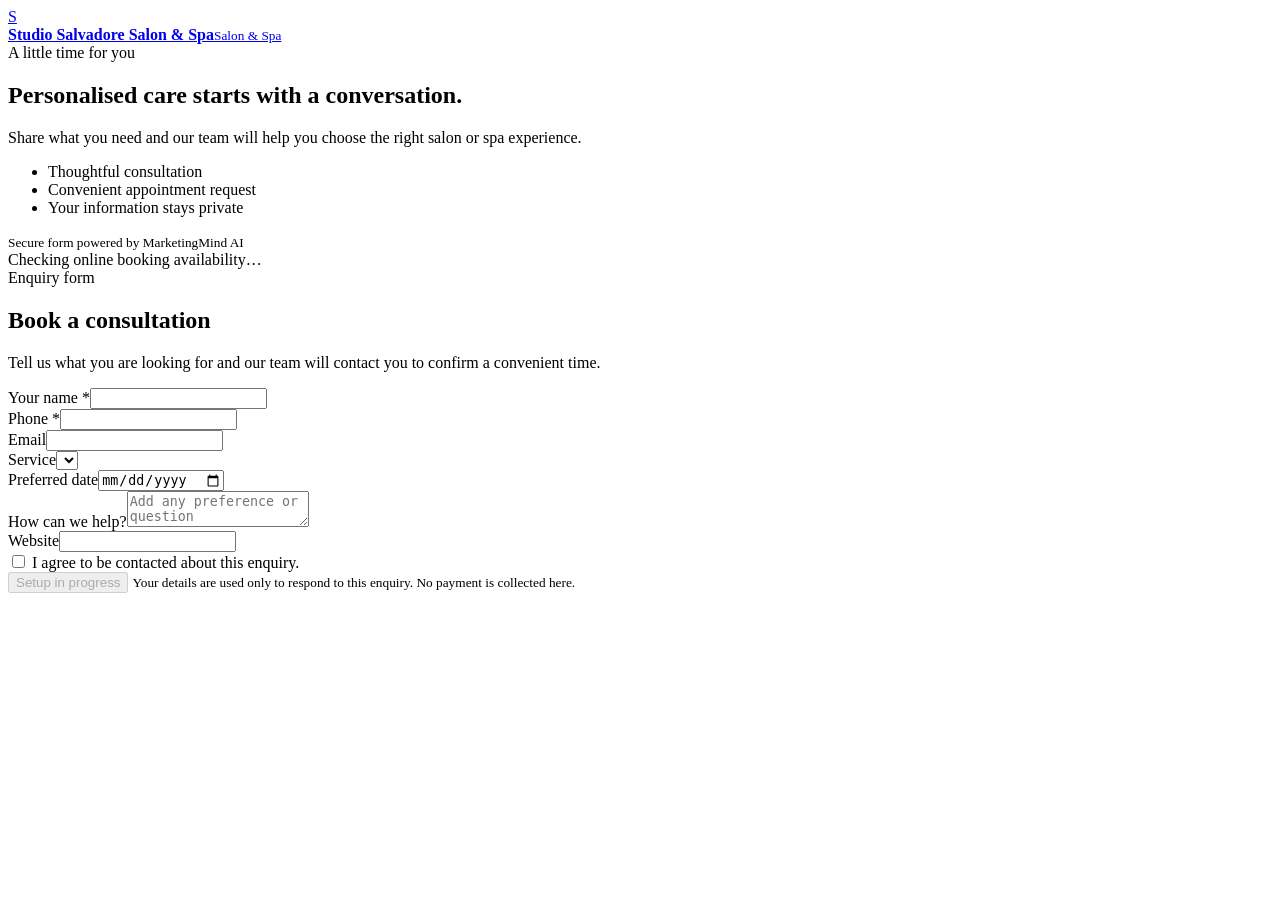
==== lead-form.html @ 6efbd01b "Add standalone customer enquiry page" ====
<!doctype html>
<html lang="en">
<head>
  <meta charset="UTF-8">
  <meta name="viewport" content="width=device-width,initial-scale=1">
  <meta name="robots" content="noindex,nofollow">
  <meta name="theme-color" content="#17130f">
  <title>Book a consultation — Studio Salvadore</title>
  <link rel="icon" href="icon.svg" type="image/svg+xml">
  <link rel="preconnect" href="https://fonts.googleapis.com">
  <link rel="preconnect" href="https://fonts.gstatic.com" crossorigin>
  <link href="https://fonts.googleapis.com/css2?family=DM+Sans:wght@400;500;600;700&family=Manrope:wght@600;700;800&display=swap" rel="stylesheet">
  <link rel="stylesheet" href="lead-form.css">
</head>
<body>
  <main class="capture-layout">
    <section class="capture-story">
      <a class="capture-brand" href="/" aria-label="MarketingMind home"><span id="brandInitial">S</span><div><strong id="businessName">Studio Salvadore Salon & Spa</strong><small id="businessCategory">Salon & Spa</small></div></a>
      <div class="story-copy"><div class="eyebrow">A little time for you</div><h1>Personalised care starts with a conversation.</h1><p>Share what you need and our team will help you choose the right salon or spa experience.</p><ul><li>Thoughtful consultation</li><li>Convenient appointment request</li><li>Your information stays private</li></ul></div>
      <small class="powered">Secure form powered by MarketingMind AI</small>
    </section>
    <section class="capture-panel">
      <div class="setup-notice" id="setupNotice" role="status">Checking online booking availability…</div>
      <div id="formWrap">
        <div class="form-kicker">Enquiry form</div>
        <h2 id="formTitle">Book a consultation</h2>
        <p id="formIntro">Tell us what you are looking for and our team will contact you to confirm a convenient time.</p>
        <form id="publicLeadForm">
          <div class="field"><label for="leadName">Your name *</label><input id="leadName" name="name" required maxlength="100" autocomplete="name"></div>
          <div class="field-row"><div class="field"><label for="leadPhone">Phone *</label><input id="leadPhone" name="phone" type="tel" required maxlength="40" autocomplete="tel"></div><div class="field"><label for="leadEmail">Email</label><input id="leadEmail" name="email" type="email" maxlength="160" autocomplete="email"></div></div>
          <div class="field"><label for="leadService">Service</label><select id="leadService" name="service"></select></div>
          <div class="field"><label for="leadDate">Preferred date</label><input id="leadDate" name="preferredDate" type="date"></div>
          <div class="field"><label for="leadMessage">How can we help?</label><textarea id="leadMessage" name="message" maxlength="1000" placeholder="Add any preference or question"></textarea></div>
          <div class="website-field" aria-hidden="true"><label for="leadWebsite">Website</label><input id="leadWebsite" name="website" tabindex="-1" autocomplete="off"></div>
          <label class="consent"><input id="leadConsent" name="consent" type="checkbox" required> I agree to be contacted about this enquiry.</label>
          <div id="turnstileWidget"></div>
          <button id="submitLead" type="submit" disabled>Setup in progress</button>
          <small class="privacy">Your details are used only to respond to this enquiry. No payment is collected here.</small>
        </form>
      </div>
      <div class="success-state" id="successState" hidden><span>✓</span><h2>Request received</h2><p id="successMessage">Thank you — our team will contact you shortly.</p><button id="sendAnother" type="button">Send another request</button></div>
    </section>
  </main>
  <script src="lead-form.js"></script>
</body>
</html>
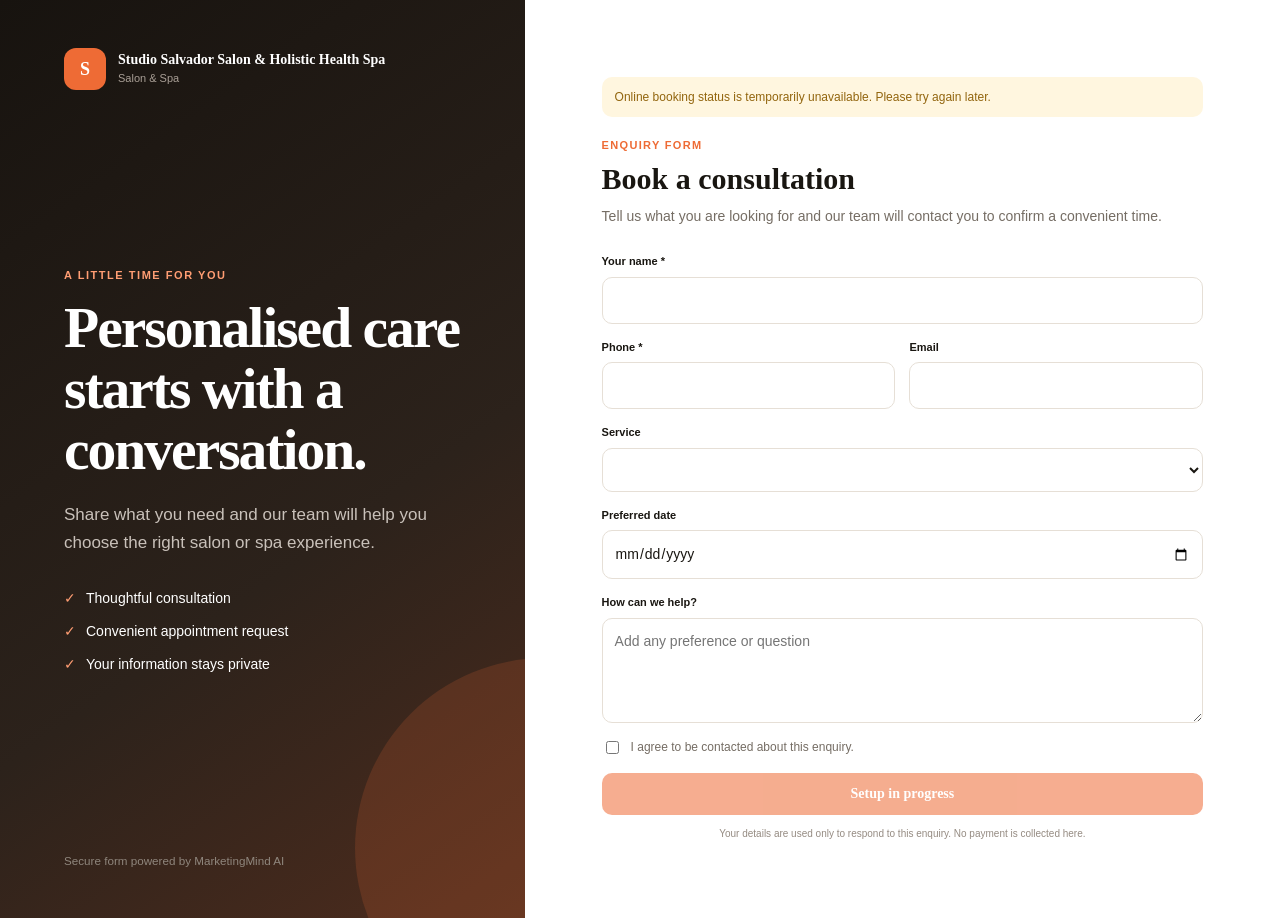
==== commit b90f7d6f: "Integrate verified Studio Salvador profile and safe connectors" ====
--- a/lead-form.html
+++ b/lead-form.html
@@ -1,47 +1,46 @@
-<!doctype html>
-<html lang="en">
-<head>
-  <meta charset="UTF-8">
-  <meta name="viewport" content="width=device-width,initial-scale=1">
-  <meta name="robots" content="noindex,nofollow">
-  <meta name="theme-color" content="#17130f">
-  <title>Book a consultation — Studio Salvadore</title>
-  <link rel="icon" href="icon.svg" type="image/svg+xml">
-  <link rel="preconnect" href="https://fonts.googleapis.com">
-  <link rel="preconnect" href="https://fonts.gstatic.com" crossorigin>
-  <link href="https://fonts.googleapis.com/css2?family=DM+Sans:wght@400;500;600;700&family=Manrope:wght@600;700;800&display=swap" rel="stylesheet">
-  <link rel="stylesheet" href="lead-form.css">
-</head>
-<body>
-  <main class="capture-layout">
-    <section class="capture-story">
-      <a class="capture-brand" href="/" aria-label="MarketingMind home"><span id="brandInitial">S</span><div><strong id="businessName">Studio Salvadore Salon & Spa</strong><small id="businessCategory">Salon & Spa</small></div></a>
-      <div class="story-copy"><div class="eyebrow">A little time for you</div><h1>Personalised care starts with a conversation.</h1><p>Share what you need and our team will help you choose the right salon or spa experience.</p><ul><li>Thoughtful consultation</li><li>Convenient appointment request</li><li>Your information stays private</li></ul></div>
-      <small class="powered">Secure form powered by MarketingMind AI</small>
-    </section>
-    <section class="capture-panel">
-      <div class="setup-notice" id="setupNotice" role="status">Checking online booking availability…</div>
-      <div id="formWrap">
-        <div class="form-kicker">Enquiry form</div>
-        <h2 id="formTitle">Book a consultation</h2>
-        <p id="formIntro">Tell us what you are looking for and our team will contact you to confirm a convenient time.</p>
-        <form id="publicLeadForm">
-          <div class="field"><label for="leadName">Your name *</label><input id="leadName" name="name" required maxlength="100" autocomplete="name"></div>
-          <div class="field-row"><div class="field"><label for="leadPhone">Phone *</label><input id="leadPhone" name="phone" type="tel" required maxlength="40" autocomplete="tel"></div><div class="field"><label for="leadEmail">Email</label><input id="leadEmail" name="email" type="email" maxlength="160" autocomplete="email"></div></div>
-          <div class="field"><label for="leadService">Service</label><select id="leadService" name="service"></select></div>
-          <div class="field"><label for="leadDate">Preferred date</label><input id="leadDate" name="preferredDate" type="date"></div>
-          <div class="field"><label for="leadMessage">How can we help?</label><textarea id="leadMessage" name="message" maxlength="1000" placeholder="Add any preference or question"></textarea></div>
-          <div class="website-field" aria-hidden="true"><label for="leadWebsite">Website</label><input id="leadWebsite" name="website" tabindex="-1" autocomplete="off"></div>
-          <label class="consent"><input id="leadConsent" name="consent" type="checkbox" required> I agree to be contacted about this enquiry.</label>
-          <div id="turnstileWidget"></div>
-          <button id="submitLead" type="submit" disabled>Setup in progress</button>
-          <small class="privacy">Your details are used only to respond to this enquiry. No payment is collected here.</small>
-        </form>
-      </div>
-      <div class="success-state" id="successState" hidden><span>✓</span><h2>Request received</h2><p id="successMessage">Thank you — our team will contact you shortly.</p><button id="sendAnother" type="button">Send another request</button></div>
-    </section>
-  </main>
-  <script src="lead-form.js"></script>
-</body>
-</html>
-
+<!doctype html>
+<html lang="en">
+<head>
+  <meta charset="UTF-8">
+  <meta name="viewport" content="width=device-width,initial-scale=1">
+  <meta name="robots" content="noindex,nofollow">
+  <meta name="theme-color" content="#17130f">
+  <title>Book a consultation — Studio Salvador</title>
+  <link rel="icon" href="icon.svg" type="image/svg+xml">
+  <link rel="preconnect" href="https://fonts.googleapis.com">
+  <link rel="preconnect" href="https://fonts.gstatic.com" crossorigin>
+  <link href="https://fonts.googleapis.com/css2?family=DM+Sans:wght@400;500;600;700&family=Manrope:wght@600;700;800&display=swap" rel="stylesheet">
+  <link rel="stylesheet" href="lead-form.css">
+</head>
+<body>
+  <main class="capture-layout">
+    <section class="capture-story">
+      <a class="capture-brand" href="/" aria-label="MarketingMind home"><span id="brandInitial">S</span><div><strong id="businessName">Studio Salvador Salon & Holistic Health Spa</strong><small id="businessCategory">Salon & Spa</small></div></a>
+      <div class="story-copy"><div class="eyebrow">A little time for you</div><h1>Personalised care starts with a conversation.</h1><p>Share what you need and our team will help you choose the right salon or spa experience.</p><ul><li>Thoughtful consultation</li><li>Convenient appointment request</li><li>Your information stays private</li></ul></div>
+      <small class="powered">Secure form powered by MarketingMind AI</small>
+    </section>
+    <section class="capture-panel">
+      <div class="setup-notice" id="setupNotice" role="status">Checking online booking availability…</div>
+      <div id="formWrap">
+        <div class="form-kicker">Enquiry form</div>
+        <h2 id="formTitle">Book a consultation</h2>
+        <p id="formIntro">Tell us what you are looking for and our team will contact you to confirm a convenient time.</p>
+        <form id="publicLeadForm">
+          <div class="field"><label for="leadName">Your name *</label><input id="leadName" name="name" required maxlength="100" autocomplete="name"></div>
+          <div class="field-row"><div class="field"><label for="leadPhone">Phone *</label><input id="leadPhone" name="phone" type="tel" required maxlength="40" autocomplete="tel"></div><div class="field"><label for="leadEmail">Email</label><input id="leadEmail" name="email" type="email" maxlength="160" autocomplete="email"></div></div>
+          <div class="field"><label for="leadService">Service</label><select id="leadService" name="service"></select></div>
+          <div class="field"><label for="leadDate">Preferred date</label><input id="leadDate" name="preferredDate" type="date"></div>
+          <div class="field"><label for="leadMessage">How can we help?</label><textarea id="leadMessage" name="message" maxlength="1000" placeholder="Add any preference or question"></textarea></div>
+          <div class="website-field" aria-hidden="true"><label for="leadWebsite">Website</label><input id="leadWebsite" name="website" tabindex="-1" autocomplete="off"></div>
+          <label class="consent"><input id="leadConsent" name="consent" type="checkbox" required> I agree to be contacted about this enquiry.</label>
+          <div id="turnstileWidget"></div>
+          <button id="submitLead" type="submit" disabled>Setup in progress</button>
+          <small class="privacy">Your details are used only to respond to this enquiry. No payment is collected here.</small>
+        </form>
+      </div>
+      <div class="success-state" id="successState" hidden><span>✓</span><h2>Request received</h2><p id="successMessage">Thank you — our team will contact you shortly.</p><button id="sendAnother" type="button">Send another request</button></div>
+    </section>
+  </main>
+  <script src="lead-form.js"></script>
+</body>
+</html>
--- a/lead-form.css
+++ b/lead-form.css
@@ -0,0 +1,2 @@
+:root{--ink:#191611;--orange:#ee6b35;--orange-soft:#fff0e9;--paper:#f5f1eb;--muted:#756d64;--line:#e6dfd6;--green:#28755b}*{box-sizing:border-box}body{margin:0;background:var(--paper);color:var(--ink);font:14px/1.5 'DM Sans',sans-serif}.capture-layout{min-height:100vh;display:grid;grid-template-columns:minmax(300px,.82fr) minmax(520px,1.18fr)}.capture-story{padding:48px clamp(32px,5vw,78px);background:linear-gradient(145deg,#17130f 0%,#2c221b 60%,#68341f 130%);color:#fff;display:flex;flex-direction:column;position:relative;overflow:hidden}.capture-story:after{content:'';position:absolute;width:380px;height:380px;border-radius:50%;right:-210px;bottom:-120px;background:rgba(238,107,53,.17)}.capture-brand{display:flex;align-items:center;gap:12px;color:#fff;text-decoration:none;position:relative;z-index:1}.capture-brand>span{width:42px;height:42px;display:grid;place-items:center;border-radius:12px;background:var(--orange);font:800 18px Manrope}.capture-brand strong,.capture-brand small{display:block}.capture-brand strong{font:700 14px Manrope}.capture-brand small{color:#a99f96;font-size:11px;margin-top:2px}.story-copy{margin:auto 0;max-width:520px;position:relative;z-index:1}.eyebrow{color:#ff9d73;font-size:11px;font-weight:800;text-transform:uppercase;letter-spacing:.14em}.story-copy h1{font:800 clamp(35px,4.5vw,62px)/1.06 Manrope;margin:14px 0 20px;letter-spacing:-.035em}.story-copy p{color:#c9c1ba;font-size:17px;line-height:1.7;max-width:480px}.story-copy ul{list-style:none;padding:0;margin:30px 0 0;display:grid;gap:12px}.story-copy li:before{content:'✓';color:#ff9d73;margin-right:10px}.powered{color:#8f867d;position:relative;z-index:1}.capture-panel{background:#fff;padding:clamp(28px,6vw,80px);display:flex;flex-direction:column;justify-content:center}.capture-panel>div{width:min(620px,100%);margin-inline:auto}.setup-notice{padding:11px 13px;border-radius:10px;background:#fff6df;color:#92650e;margin-bottom:20px;font-size:12px}.setup-notice.ready{background:#e8f5ef;color:var(--green)}.form-kicker{color:var(--orange);font-weight:800;font-size:11px;text-transform:uppercase;letter-spacing:.12em}.capture-panel h2{font:800 30px/1.2 Manrope;margin:8px 0}.capture-panel #formIntro{color:var(--muted);line-height:1.65;margin:0 0 25px}.field-row{display:grid;grid-template-columns:1fr 1fr;gap:14px}.field{display:flex;flex-direction:column;gap:7px;margin-bottom:15px}.field label{font-size:11px;font-weight:700}.field input,.field select,.field textarea{width:100%;border:1px solid var(--line);border-radius:10px;background:#fff;padding:12px;color:var(--ink);font:inherit;outline:none}.field textarea{min-height:105px;resize:vertical}.field input:focus,.field select:focus,.field textarea:focus{border-color:var(--orange);box-shadow:0 0 0 3px var(--orange-soft)}.website-field{position:absolute;left:-9999px}.consent{display:flex;gap:9px;align-items:flex-start;color:var(--muted);font-size:12px;margin:3px 0 16px}#turnstileWidget{min-height:0;margin-bottom:14px}#submitLead,.success-state button{width:100%;border:0;border-radius:10px;background:var(--orange);color:#fff;padding:13px 16px;font:700 14px 'DM Sans';cursor:pointer}#submitLead:disabled{cursor:not-allowed;opacity:.55}.privacy{display:block;color:#958b82;text-align:center;font-size:10px;margin-top:11px}.success-state{text-align:center;padding:40px 0}.success-state>span{width:56px;height:56px;margin:auto;display:grid;place-items:center;border-radius:50%;background:#e8f5ef;color:var(--green);font-size:25px}.success-state p{color:var(--muted);margin-bottom:25px}.success-state button{width:auto;background:var(--ink)}@media(max-width:880px){.capture-layout{grid-template-columns:1fr}.capture-story{min-height:430px;padding:35px 26px}.story-copy{margin:70px 0}.powered{margin-top:auto}.capture-panel{padding:42px 22px}}@media(max-width:520px){.field-row{grid-template-columns:1fr}.story-copy h1{font-size:37px}.capture-panel h2{font-size:25px}}
+
